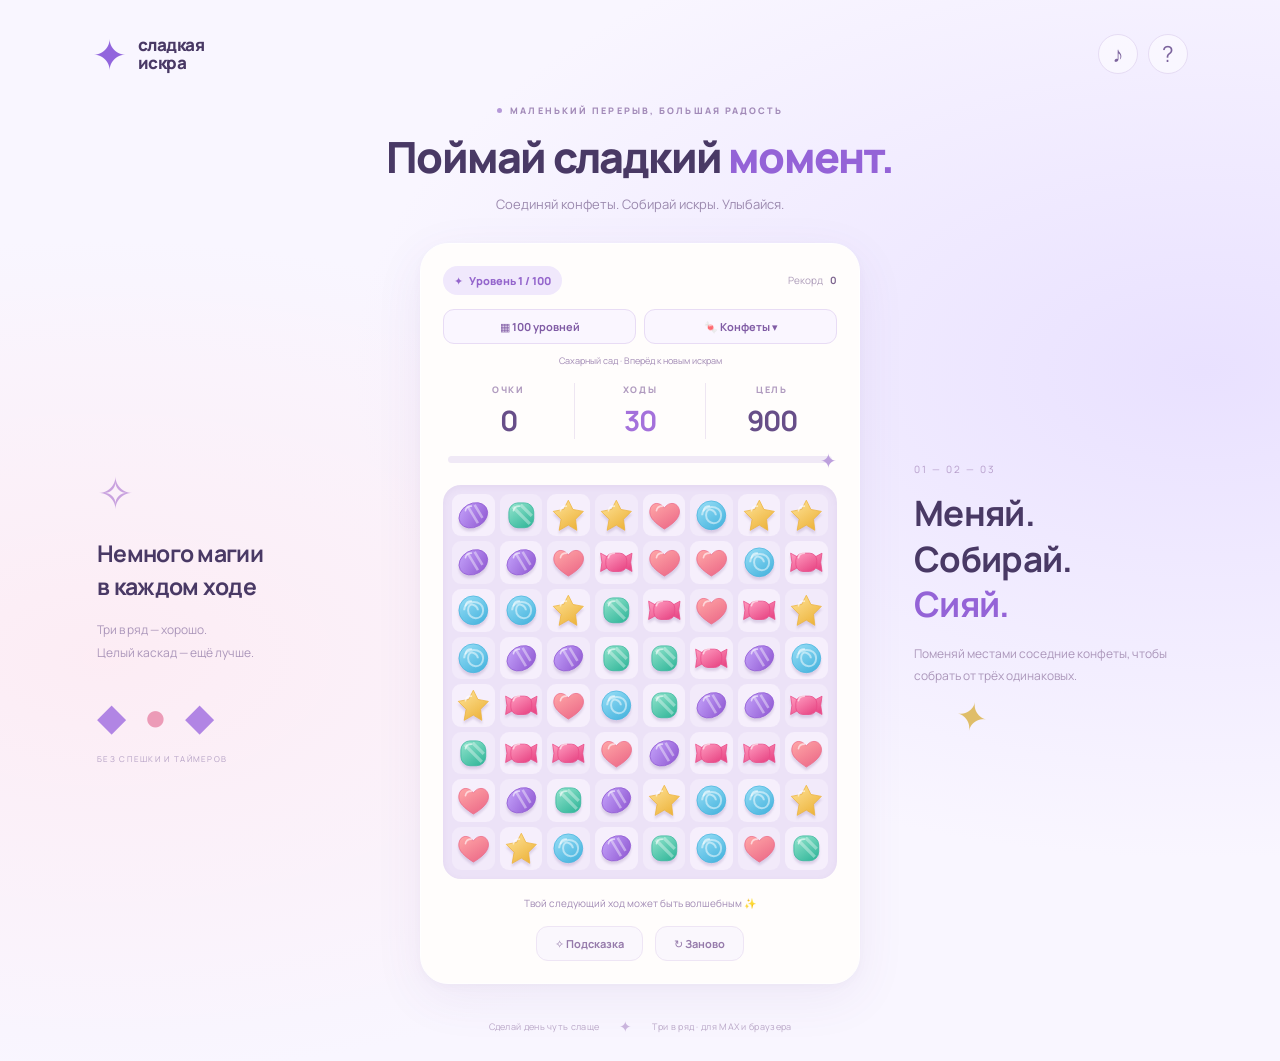
==== index.html @ a69cda56 "Publish match-3 game: 100 levels and three visual themes" ====
<!doctype html>
<html lang="ru"><head><meta charset="utf-8"><meta name="viewport" content="width=device-width,initial-scale=1,viewport-fit=cover"><meta name="theme-color" content="#f7f3ff"><meta name="description" content="Сладкая игра три в ряд: конфеты, каскады и маленькие победы."><title>Сладкая искра · Три в ряд</title><link rel="icon" href="icon.svg" type="image/svg+xml"><link rel="stylesheet" href="style.css"><script src="https://st.max.ru/js/max-web-app.js" async></script><script type="module" src="app.mjs"></script></head>
<body>
<div class="ambient a" aria-hidden="true">✦</div><div class="ambient b" aria-hidden="true">✧</div><div class="ambient c" aria-hidden="true">✦</div>
<main class="app">
 <header><a class="brand" href="./" aria-label="Сладкая искра, главная"><span class="brand-mark">✦</span><span>сладкая<span class="brand-second">искра</span></span></a><div class="header-actions"><button class="icon-button" id="sound" aria-label="Включить звук" aria-pressed="false">♪</button><button class="icon-button" id="help" aria-label="Как играть">?</button></div></header>
 <section class="intro"><div class="eyebrow"><span></span> МАЛЕНЬКИЙ ПЕРЕРЫВ, БОЛЬШАЯ РАДОСТЬ</div><h1>Поймай сладкий <em>момент.</em></h1><p>Соединяй конфеты. Собирай искры. Улыбайся.</p></section>
 <div class="play-layout"><aside class="side-note"><span class="note-icon">✧</span><h2>Немного магии<br>в каждом ходе</h2><p>Три в ряд — хорошо.<br>Целый каскад — ещё лучше.</p><div class="mini-candies" aria-hidden="true">◆ <span>●</span> ◆</div><div class="tip-label">БЕЗ СПЕШКИ И ТАЙМЕРОВ</div></aside>
 <section class="game" aria-label="Игра три в ряд">
  <div class="game-top"><span class="level-pill">✦ <span id="level">Уровень 1</span></span><span class="best">Рекорд <b id="best">0</b></span></div>
  <div class="collection-tools"><button id="levels" class="collection-button">▦ 100 уровней</button><button id="theme" class="collection-button">🍬 Конфеты ▾</button></div>
  <p id="world-name" class="world-name">Сахарный сад</p>
  <div class="stats"><div><span>ОЧКИ</span><strong id="score">0</strong></div><div class="moves"><span>ХОДЫ</span><strong id="moves">26</strong></div><div><span>ЦЕЛЬ</span><strong id="target">900</strong></div></div>
  <div class="progress" role="progressbar" aria-label="Прогресс уровня" aria-valuemin="0" aria-valuemax="900" aria-valuenow="0"><div id="progress"></div><span>✦</span></div>
  <div class="board-wrap"><div id="board" class="board" role="group" aria-label="Поле 8 на 8"></div><div class="combo" id="combo" aria-hidden="true"></div></div>
  <div class="game-message" id="message" role="status" aria-live="polite">Твой следующий ход может быть волшебным ✨</div>
  <div class="game-controls"><button id="hint" class="soft-button">✧ Подсказка</button><button id="restart" class="soft-button">↻ Заново</button></div>
 </section>
 <aside class="how-note"><div class="step-number">01 — 02 — 03</div><h2>Меняй.<br>Собирай.<br><em>Сияй.</em></h2><p>Поменяй местами соседние конфеты, чтобы собрать от трёх одинаковых.</p><div class="little-star">✦</div></aside></div>
 <footer><span>Сделай день чуть слаще</span><span class="footer-star">✦</span><span>Три в ряд · для MAX и браузера</span></footer>
</main>
<dialog id="picker" class="picker"><div class="picker-heading"><h2 id="picker-title">Чем играем?</h2><button id="picker-close" class="icon-button" aria-label="Закрыть выбор">×</button></div><div id="picker-content"></div></dialog>
<dialog id="modal"><div class="modal-art" id="modal-art">✦</div><h2 id="modal-title"></h2><p id="modal-text"></p><button class="primary-button" id="modal-action">Продолжить</button><button class="text-button" id="modal-cancel">Вернуться в игру</button></dialog>
</body></html>
---- style.css ----
@import url('https://fonts.googleapis.com/css2?family=Manrope:wght@400;500;600;700;800&display=swap');
:root{font-family:Manrope,'Segoe UI',sans-serif;color:#493965;background:#f7f3ff;font-synthesis:none}*{box-sizing:border-box}body{margin:0;min-height:100svh;background:radial-gradient(ellipse at 8% 62%,#ffe6ed99,transparent 45%),radial-gradient(ellipse at 94% 35%,#e9e1ff,transparent 50%),#f9f6ff}button,a{-webkit-tap-highlight-color:transparent}button{font:inherit;cursor:pointer}button:focus-visible,a:focus-visible{outline:3px solid #a573eb;outline-offset:3px}button:disabled{cursor:default}.app{max-width:1180px;margin:auto;padding:32px 42px 24px}header{display:flex;align-items:center;justify-content:space-between}.brand{display:flex;gap:11px;align-items:center;text-decoration:none;color:#493965;font-size:17px;font-weight:800;line-height:1.05;letter-spacing:-.5px}.brand-second{display:block}.brand-mark{font-size:42px;color:#9265dd}.header-actions{display:flex;gap:10px}.icon-button{width:40px;height:40px;border:1px solid #e6dcf4;border-radius:50%;background:#ffffff8c;color:#7c649d;font-size:22px}.icon-button[aria-pressed=true]{background:#8155da;color:white}.intro{text-align:center;margin:28px 0 30px}.eyebrow{font-size:9px;letter-spacing:2.1px;font-weight:800;color:#a28ab8;display:flex;justify-content:center;align-items:center;gap:8px}.eyebrow span{width:5px;height:5px;border-radius:50%;background:#b599d8}h1{font-size:clamp(26px,3.8vw,43px);letter-spacing:-1.8px;line-height:1.2;margin:14px 0 12px;font-weight:800}em{font-style:normal;color:#9463d7}.intro p{font-size:13px;color:#9b89ae;margin:0}.play-layout{display:grid;grid-template-columns:1fr 440px 1fr;gap:44px;align-items:center}.game{background:#fffdfc;border:1px solid white;padding:22px;border-radius:28px;box-shadow:0 14px 50px #6f459013,0 3px 8px #67458208}.game-top{display:flex;align-items:center;justify-content:space-between;margin-bottom:20px}.level-pill{display:flex;gap:6px;background:#f0e8fc;color:#9465cc;padding:7px 11px;border-radius:20px;font-size:11px;font-weight:800}.best{font-size:10px;color:#ad9cb9}.best b{color:#7c638e;margin-left:5px}.stats{display:flex;align-items:center;justify-content:space-around;text-align:center;margin-bottom:17px}.stats>div{flex:1}.stats span{display:block;font-size:9px;letter-spacing:1.6px;color:#b09bbf;font-weight:800;margin-bottom:5px}.stats strong{font-size:28px;letter-spacing:-1px;color:#674e88}.stats .moves{border-inline:1px solid #eee6f2}.stats .moves strong{color:#a471db}.progress{height:7px;background:#f0e9f6;border-radius:10px;position:relative;margin:0 5px 22px}.progress>div{height:100%;border-radius:10px;background:linear-gradient(90deg,#c5a3f1,#a77bdd);width:0;transition:width .4s}.progress>span{position:absolute;right:-5px;top:-9px;color:#bda0dd;font-size:20px}.board-wrap{position:relative}.board{display:grid;grid-template-columns:repeat(8,minmax(0,1fr));gap:5px;padding:9px;border-radius:18px;background:#ece2f7;box-shadow:inset 0 2px 6px #8055a514;touch-action:none;user-select:none}.cell{position:relative;aspect-ratio:1;border:0;border-radius:9px;background:#f6effc;display:flex;justify-content:center;align-items:center;padding:3px;min-width:0;transition:background .15s,box-shadow .15s}.cell:nth-child(16n+2),.cell:nth-child(16n+4),.cell:nth-child(16n+6),.cell:nth-child(16n+8),.cell:nth-child(16n+9),.cell:nth-child(16n+11),.cell:nth-child(16n+13),.cell:nth-child(16n+15){background:#f2eafa}.cell svg{width:100%;height:100%;filter:drop-shadow(0 3px 1px #67458a30);pointer-events:none}.cell.selected{background:#e0cdf7;box-shadow:inset 0 0 0 2px #a474de}.cell.selected svg{transform:scale(1.12)}.cell.hinted{animation:hint .65s infinite alternate}.cell.popping svg{animation:pop .24s forwards}.cell.falling svg{animation:fall .3s cubic-bezier(.2,.8,.2,1)}.game-message{font-size:10px;text-align:center;color:#a18ab4;min-height:16px;margin:17px 0 14px}.game-controls{display:flex;justify-content:center;gap:12px}.soft-button{border:1px solid #eee5f5;background:#faf7fd;padding:9px 18px;border-radius:12px;font-size:11px;font-weight:700;color:#967bab}.soft-button:hover{background:#efe5fc}.side-note h2,.how-note h2{font-size:23px;line-height:1.45;letter-spacing:-.7px;margin:15px 0}.side-note p,.how-note p{font-size:12px;line-height:1.9;color:#ab96ba}.side-note{padding-left:5px}.note-icon{font-size:44px;color:#c9a2df}.mini-candies{font-size:38px;letter-spacing:5px;color:#b185e4;margin-top:25px}.mini-candies span{color:#ec9bb7}.tip-label{font-size:8px;letter-spacing:1.3px;color:#b5a1c5;margin-top:12px}.how-note{padding-left:10px}.step-number{font-size:10px;letter-spacing:2px;color:#b69dca}.how-note h2{font-size:35px;line-height:1.3}.little-star{font-size:39px;color:#dfbd69;margin:22px 0 0 40px;transform:rotate(12deg)}footer{display:flex;gap:20px;justify-content:center;align-items:center;font-size:9px;letter-spacing:.3px;color:#baa7c7;margin-top:32px}.footer-star{font-size:15px;color:#cab4dd}.ambient{position:fixed;pointer-events:none;color:#d7bfea;opacity:.5;z-index:-1}.ambient.a{top:30%;left:3%;font-size:70px;transform:rotate(10deg)}.ambient.b{right:4%;top:67%;font-size:100px}.ambient.c{top:13%;right:18%;font-size:25px}.combo{position:absolute;top:35%;left:0;right:0;text-align:center;pointer-events:none;font-size:27px;font-weight:800;color:#fff;text-shadow:0 2px 0 #9e61cf,0 0 15px #8357b6;opacity:0}.combo.show{animation:combo .8s forwards}dialog{max-width:min(360px,90vw);border:1px solid white;border-radius:28px;text-align:center;color:#60467e;padding:30px;background:#fffcff;box-shadow:0 20px 100px #3f245d33}dialog::backdrop{background:#49336655;backdrop-filter:blur(7px)}dialog h2{font-size:25px;letter-spacing:-.8px}dialog p{font-size:13px;line-height:1.9;color:#9a81b1;white-space:pre-line}.modal-art{font-size:54px;color:#b889e5}.primary-button{display:block;width:100%;background:#9363d7;color:white;border:0;border-radius:14px;padding:13px;font-weight:800;margin-top:22px}.text-button{border:0;background:none;color:#9e85b4;font-size:11px;margin-top:16px}.text-button[hidden]{display:none}@keyframes pop{to{transform:scale(1.6) rotate(15deg);opacity:0}}@keyframes fall{from{transform:translateY(calc(var(--drop,1)*-35px));opacity:.3}to{transform:translateY(0);opacity:1}}@keyframes hint{to{box-shadow:inset 0 0 0 2px #a877da;background:#e1cff5}}@keyframes combo{15%,65%{opacity:1;transform:translateY(-12px)}100%{opacity:0;transform:translateY(-35px)}}
@media(max-width:1000px){.play-layout{grid-template-columns:1fr 420px 1fr;gap:20px}.app{padding-inline:24px}.side-note h2{font-size:18px}.how-note h2{font-size:28px}}
@media(max-width:780px){.side-note,.how-note{display:none}.play-layout{display:block}.game{max-width:440px;margin:auto}.app{padding:20px 18px}.intro{margin:25px 0 24px}footer{margin-top:24px}}
@media(max-width:440px){.app{padding: max(14px,env(safe-area-inset-top)) 12px max(15px,env(safe-area-inset-bottom))}header{padding:0 5px}.brand{font-size:14px}.brand-mark{font-size:34px}.icon-button{width:35px;height:35px;font-size:19px}.intro{margin:20px 0}.eyebrow{font-size:7px;letter-spacing:1.3px}h1{font-size:27px;letter-spacing:-1px;margin:12px 0 8px}.intro p{font-size:10px}.game{padding:16px 12px;border-radius:23px}.game-top{margin-bottom:15px}.stats strong{font-size:25px}.board{gap:3px;padding:6px;border-radius:14px}.cell{padding:2px;border-radius:7px}.game-message{font-size:9px;margin:14px 0 12px}footer{font-size:8px;gap:10px}}
@media(prefers-reduced-motion:reduce){*,*::before,*::after{animation-duration:.01ms!important;transition-duration:.01ms!important}}
.collection-tools{display:flex;gap:8px;margin-top:-6px}.collection-button{flex:1;border:1px solid #e8dcf5;border-radius:11px;background:#faf6ff;color:#805ca5;font-size:11px;font-weight:700;padding:9px 6px}.collection-button:hover{background:#eee1fd}.world-name{font-size:9px;text-align:center;color:#a18ab4;margin:10px 0 16px}.picker{width:min(520px,calc(100vw - 24px));max-width:520px;max-height:85svh;overflow-y:auto;text-align:left;padding:24px}.picker-heading{display:flex;align-items:center;justify-content:space-between;gap:12px}.picker-heading h2{font-size:21px;margin:0}.picker-heading .icon-button{flex-shrink:0}.picker .picker-subtitle{font-size:12px;line-height:1.7;margin:16px 0}.theme-options{display:grid;gap:12px}.theme-option{border:1px solid #eee4f6;border-radius:18px;padding:14px;background:#fcf9ff;text-align:left;color:#79528f}.theme-option.active{border:2px solid #a773df;background:#f2e8ff;padding:13px}.theme-option strong{display:block;font-size:15px;margin:8px 0}.theme-option>span:last-child{display:block;font-size:11px;color:#a089b2}.theme-preview{display:flex;gap:6px}.theme-preview svg{width:calc((100% - 30px)/6);max-height:48px;filter:drop-shadow(0 3px 2px #79548e25)}.chapter-tabs{display:grid;grid-template-columns:repeat(10,1fr);gap:5px}.chapter-tabs button{border:1px solid #e8ddf3;background:#faf5ff;color:#a086b5;border-radius:10px;min-height:34px;font-size:11px}.chapter-tabs button[aria-pressed=true]{background:#a271d9;color:white;border-color:#a271d9}.chapter-title{font-size:18px;margin:20px 0 14px;color:#8b62ae}.level-grid{display:grid;grid-template-columns:repeat(5,minmax(0,1fr));gap:8px}.level-card{border:1px solid #eaddf5;border-radius:14px;background:#faf6ff;color:#9262be;min-height:93px;display:flex;align-items:center;justify-content:center;flex-direction:column;gap:5px;padding:8px 2px}.level-card strong{font-size:22px}.level-card span{font-size:11px;color:#c6a4df;letter-spacing:1px}.level-card small{font-size:8px;color:#a086b5}.level-card.current{border:2px solid #9d6dd8;background:#f0e2ff}.level-card.complete span{color:#d7aa35}.picker .picker-footnote{font-size:10px;line-height:1.7;margin:16px 0 0}.collection-button:disabled{opacity:.55}@media(max-width:440px){.picker{padding:18px}.picker-heading h2{font-size:18px}.chapter-tabs{grid-template-columns:repeat(5,1fr)}.level-grid{gap:5px}.level-card{min-height:83px;border-radius:10px}.level-card strong{font-size:19px}.level-card small{font-size:7px}.collection-button{font-size:10px;padding:8px 4px}.world-name{font-size:8px;margin:8px 0 13px}}
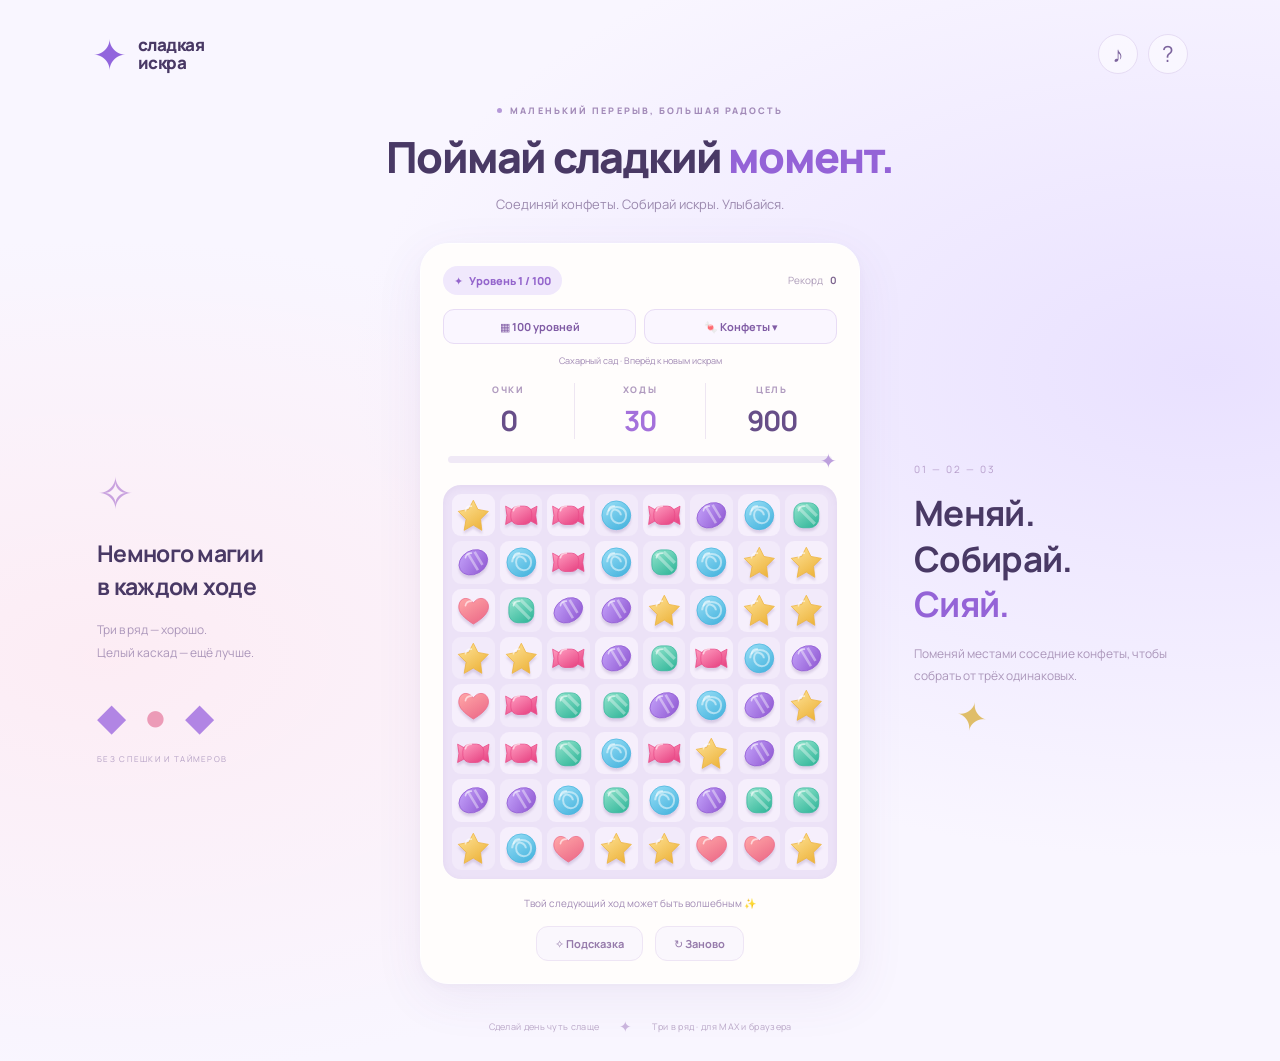
==== commit 728d58c8: "Refresh cached mobile game assets" ====
--- a/index.html
+++ b/index.html
@@ -1,24 +1,24 @@
-<!doctype html>
-<html lang="ru"><head><meta charset="utf-8"><meta name="viewport" content="width=device-width,initial-scale=1,viewport-fit=cover"><meta name="theme-color" content="#f7f3ff"><meta name="description" content="Сладкая игра три в ряд: конфеты, каскады и маленькие победы."><title>Сладкая искра · Три в ряд</title><link rel="icon" href="icon.svg" type="image/svg+xml"><link rel="stylesheet" href="style.css"><script src="https://st.max.ru/js/max-web-app.js" async></script><script type="module" src="app.mjs"></script></head>
-<body>
-<div class="ambient a" aria-hidden="true">✦</div><div class="ambient b" aria-hidden="true">✧</div><div class="ambient c" aria-hidden="true">✦</div>
-<main class="app">
- <header><a class="brand" href="./" aria-label="Сладкая искра, главная"><span class="brand-mark">✦</span><span>сладкая<span class="brand-second">искра</span></span></a><div class="header-actions"><button class="icon-button" id="sound" aria-label="Включить звук" aria-pressed="false">♪</button><button class="icon-button" id="help" aria-label="Как играть">?</button></div></header>
- <section class="intro"><div class="eyebrow"><span></span> МАЛЕНЬКИЙ ПЕРЕРЫВ, БОЛЬШАЯ РАДОСТЬ</div><h1>Поймай сладкий <em>момент.</em></h1><p>Соединяй конфеты. Собирай искры. Улыбайся.</p></section>
- <div class="play-layout"><aside class="side-note"><span class="note-icon">✧</span><h2>Немного магии<br>в каждом ходе</h2><p>Три в ряд — хорошо.<br>Целый каскад — ещё лучше.</p><div class="mini-candies" aria-hidden="true">◆ <span>●</span> ◆</div><div class="tip-label">БЕЗ СПЕШКИ И ТАЙМЕРОВ</div></aside>
- <section class="game" aria-label="Игра три в ряд">
-  <div class="game-top"><span class="level-pill">✦ <span id="level">Уровень 1</span></span><span class="best">Рекорд <b id="best">0</b></span></div>
-  <div class="collection-tools"><button id="levels" class="collection-button">▦ 100 уровней</button><button id="theme" class="collection-button">🍬 Конфеты ▾</button></div>
-  <p id="world-name" class="world-name">Сахарный сад</p>
-  <div class="stats"><div><span>ОЧКИ</span><strong id="score">0</strong></div><div class="moves"><span>ХОДЫ</span><strong id="moves">26</strong></div><div><span>ЦЕЛЬ</span><strong id="target">900</strong></div></div>
-  <div class="progress" role="progressbar" aria-label="Прогресс уровня" aria-valuemin="0" aria-valuemax="900" aria-valuenow="0"><div id="progress"></div><span>✦</span></div>
-  <div class="board-wrap"><div id="board" class="board" role="group" aria-label="Поле 8 на 8"></div><div class="combo" id="combo" aria-hidden="true"></div></div>
-  <div class="game-message" id="message" role="status" aria-live="polite">Твой следующий ход может быть волшебным ✨</div>
-  <div class="game-controls"><button id="hint" class="soft-button">✧ Подсказка</button><button id="restart" class="soft-button">↻ Заново</button></div>
- </section>
- <aside class="how-note"><div class="step-number">01 — 02 — 03</div><h2>Меняй.<br>Собирай.<br><em>Сияй.</em></h2><p>Поменяй местами соседние конфеты, чтобы собрать от трёх одинаковых.</p><div class="little-star">✦</div></aside></div>
- <footer><span>Сделай день чуть слаще</span><span class="footer-star">✦</span><span>Три в ряд · для MAX и браузера</span></footer>
-</main>
-<dialog id="picker" class="picker"><div class="picker-heading"><h2 id="picker-title">Чем играем?</h2><button id="picker-close" class="icon-button" aria-label="Закрыть выбор">×</button></div><div id="picker-content"></div></dialog>
-<dialog id="modal"><div class="modal-art" id="modal-art">✦</div><h2 id="modal-title"></h2><p id="modal-text"></p><button class="primary-button" id="modal-action">Продолжить</button><button class="text-button" id="modal-cancel">Вернуться в игру</button></dialog>
-</body></html>
+<!doctype html>
+<html lang="ru"><head><meta charset="utf-8"><meta name="viewport" content="width=device-width,initial-scale=1,viewport-fit=cover"><meta name="theme-color" content="#f7f3ff"><meta name="description" content="Сладкая игра три в ряд: конфеты, каскады и маленькие победы."><title>Сладкая искра · Три в ряд</title><link rel="icon" href="icon.svg" type="image/svg+xml"><link rel="stylesheet" href="style.css?v=mobile-2"><script src="https://st.max.ru/js/max-web-app.js" async></script><script type="module" src="app.mjs?v=mobile-2"></script></head>
+<body>
+<div class="ambient a" aria-hidden="true">✦</div><div class="ambient b" aria-hidden="true">✧</div><div class="ambient c" aria-hidden="true">✦</div>
+<main class="app">
+ <header><a class="brand" href="./" aria-label="Сладкая искра, главная"><span class="brand-mark">✦</span><span>сладкая<span class="brand-second">искра</span></span></a><div class="header-actions"><button class="icon-button" id="sound" aria-label="Включить звук" aria-pressed="false">♪</button><button class="icon-button" id="help" aria-label="Как играть">?</button></div></header>
+ <section class="intro"><div class="eyebrow"><span></span> МАЛЕНЬКИЙ ПЕРЕРЫВ, БОЛЬШАЯ РАДОСТЬ</div><h1>Поймай сладкий <em>момент.</em></h1><p>Соединяй конфеты. Собирай искры. Улыбайся.</p></section>
+ <div class="play-layout"><aside class="side-note"><span class="note-icon">✧</span><h2>Немного магии<br>в каждом ходе</h2><p>Три в ряд — хорошо.<br>Целый каскад — ещё лучше.</p><div class="mini-candies" aria-hidden="true">◆ <span>●</span> ◆</div><div class="tip-label">БЕЗ СПЕШКИ И ТАЙМЕРОВ</div></aside>
+ <section class="game" aria-label="Игра три в ряд">
+  <div class="game-top"><span class="level-pill">✦ <span id="level">Уровень 1</span></span><span class="best">Рекорд <b id="best">0</b></span></div>
+  <div class="collection-tools"><button id="levels" class="collection-button">▦ 100 уровней</button><button id="theme" class="collection-button">🍬 Конфеты ▾</button></div>
+  <p id="world-name" class="world-name">Сахарный сад</p>
+  <div class="stats"><div><span>ОЧКИ</span><strong id="score">0</strong></div><div class="moves"><span>ХОДЫ</span><strong id="moves">26</strong></div><div><span>ЦЕЛЬ</span><strong id="target">900</strong></div></div>
+  <div class="progress" role="progressbar" aria-label="Прогресс уровня" aria-valuemin="0" aria-valuemax="900" aria-valuenow="0"><div id="progress"></div><span>✦</span></div>
+  <div class="board-wrap"><div id="board" class="board" role="group" aria-label="Поле 8 на 8"></div><div class="combo" id="combo" aria-hidden="true"></div></div>
+  <div class="game-message" id="message" role="status" aria-live="polite">Твой следующий ход может быть волшебным ✨</div>
+  <div class="game-controls"><button id="hint" class="soft-button">✧ Подсказка</button><button id="restart" class="soft-button">↻ Заново</button></div>
+ </section>
+ <aside class="how-note"><div class="step-number">01 — 02 — 03</div><h2>Меняй.<br>Собирай.<br><em>Сияй.</em></h2><p>Поменяй местами соседние конфеты, чтобы собрать от трёх одинаковых.</p><div class="little-star">✦</div></aside></div>
+ <footer><span>Сделай день чуть слаще</span><span class="footer-star">✦</span><span>Три в ряд · для MAX и браузера</span></footer>
+</main>
+<dialog id="picker" class="picker"><div class="picker-heading"><h2 id="picker-title">Чем играем?</h2><button id="picker-close" class="icon-button" aria-label="Закрыть выбор">×</button></div><div id="picker-content"></div></dialog>
+<dialog id="modal"><div class="modal-art" id="modal-art">✦</div><h2 id="modal-title"></h2><p id="modal-text"></p><button class="primary-button" id="modal-action">Продолжить</button><button class="text-button" id="modal-cancel">Вернуться в игру</button></dialog>
+</body></html>
--- a/style.css
+++ b/style.css
@@ -1,7 +1,25 @@
-@import url('https://fonts.googleapis.com/css2?family=Manrope:wght@400;500;600;700;800&display=swap');
-:root{font-family:Manrope,'Segoe UI',sans-serif;color:#493965;background:#f7f3ff;font-synthesis:none}*{box-sizing:border-box}body{margin:0;min-height:100svh;background:radial-gradient(ellipse at 8% 62%,#ffe6ed99,transparent 45%),radial-gradient(ellipse at 94% 35%,#e9e1ff,transparent 50%),#f9f6ff}button,a{-webkit-tap-highlight-color:transparent}button{font:inherit;cursor:pointer}button:focus-visible,a:focus-visible{outline:3px solid #a573eb;outline-offset:3px}button:disabled{cursor:default}.app{max-width:1180px;margin:auto;padding:32px 42px 24px}header{display:flex;align-items:center;justify-content:space-between}.brand{display:flex;gap:11px;align-items:center;text-decoration:none;color:#493965;font-size:17px;font-weight:800;line-height:1.05;letter-spacing:-.5px}.brand-second{display:block}.brand-mark{font-size:42px;color:#9265dd}.header-actions{display:flex;gap:10px}.icon-button{width:40px;height:40px;border:1px solid #e6dcf4;border-radius:50%;background:#ffffff8c;color:#7c649d;font-size:22px}.icon-button[aria-pressed=true]{background:#8155da;color:white}.intro{text-align:center;margin:28px 0 30px}.eyebrow{font-size:9px;letter-spacing:2.1px;font-weight:800;color:#a28ab8;display:flex;justify-content:center;align-items:center;gap:8px}.eyebrow span{width:5px;height:5px;border-radius:50%;background:#b599d8}h1{font-size:clamp(26px,3.8vw,43px);letter-spacing:-1.8px;line-height:1.2;margin:14px 0 12px;font-weight:800}em{font-style:normal;color:#9463d7}.intro p{font-size:13px;color:#9b89ae;margin:0}.play-layout{display:grid;grid-template-columns:1fr 440px 1fr;gap:44px;align-items:center}.game{background:#fffdfc;border:1px solid white;padding:22px;border-radius:28px;box-shadow:0 14px 50px #6f459013,0 3px 8px #67458208}.game-top{display:flex;align-items:center;justify-content:space-between;margin-bottom:20px}.level-pill{display:flex;gap:6px;background:#f0e8fc;color:#9465cc;padding:7px 11px;border-radius:20px;font-size:11px;font-weight:800}.best{font-size:10px;color:#ad9cb9}.best b{color:#7c638e;margin-left:5px}.stats{display:flex;align-items:center;justify-content:space-around;text-align:center;margin-bottom:17px}.stats>div{flex:1}.stats span{display:block;font-size:9px;letter-spacing:1.6px;color:#b09bbf;font-weight:800;margin-bottom:5px}.stats strong{font-size:28px;letter-spacing:-1px;color:#674e88}.stats .moves{border-inline:1px solid #eee6f2}.stats .moves strong{color:#a471db}.progress{height:7px;background:#f0e9f6;border-radius:10px;position:relative;margin:0 5px 22px}.progress>div{height:100%;border-radius:10px;background:linear-gradient(90deg,#c5a3f1,#a77bdd);width:0;transition:width .4s}.progress>span{position:absolute;right:-5px;top:-9px;color:#bda0dd;font-size:20px}.board-wrap{position:relative}.board{display:grid;grid-template-columns:repeat(8,minmax(0,1fr));gap:5px;padding:9px;border-radius:18px;background:#ece2f7;box-shadow:inset 0 2px 6px #8055a514;touch-action:none;user-select:none}.cell{position:relative;aspect-ratio:1;border:0;border-radius:9px;background:#f6effc;display:flex;justify-content:center;align-items:center;padding:3px;min-width:0;transition:background .15s,box-shadow .15s}.cell:nth-child(16n+2),.cell:nth-child(16n+4),.cell:nth-child(16n+6),.cell:nth-child(16n+8),.cell:nth-child(16n+9),.cell:nth-child(16n+11),.cell:nth-child(16n+13),.cell:nth-child(16n+15){background:#f2eafa}.cell svg{width:100%;height:100%;filter:drop-shadow(0 3px 1px #67458a30);pointer-events:none}.cell.selected{background:#e0cdf7;box-shadow:inset 0 0 0 2px #a474de}.cell.selected svg{transform:scale(1.12)}.cell.hinted{animation:hint .65s infinite alternate}.cell.popping svg{animation:pop .24s forwards}.cell.falling svg{animation:fall .3s cubic-bezier(.2,.8,.2,1)}.game-message{font-size:10px;text-align:center;color:#a18ab4;min-height:16px;margin:17px 0 14px}.game-controls{display:flex;justify-content:center;gap:12px}.soft-button{border:1px solid #eee5f5;background:#faf7fd;padding:9px 18px;border-radius:12px;font-size:11px;font-weight:700;color:#967bab}.soft-button:hover{background:#efe5fc}.side-note h2,.how-note h2{font-size:23px;line-height:1.45;letter-spacing:-.7px;margin:15px 0}.side-note p,.how-note p{font-size:12px;line-height:1.9;color:#ab96ba}.side-note{padding-left:5px}.note-icon{font-size:44px;color:#c9a2df}.mini-candies{font-size:38px;letter-spacing:5px;color:#b185e4;margin-top:25px}.mini-candies span{color:#ec9bb7}.tip-label{font-size:8px;letter-spacing:1.3px;color:#b5a1c5;margin-top:12px}.how-note{padding-left:10px}.step-number{font-size:10px;letter-spacing:2px;color:#b69dca}.how-note h2{font-size:35px;line-height:1.3}.little-star{font-size:39px;color:#dfbd69;margin:22px 0 0 40px;transform:rotate(12deg)}footer{display:flex;gap:20px;justify-content:center;align-items:center;font-size:9px;letter-spacing:.3px;color:#baa7c7;margin-top:32px}.footer-star{font-size:15px;color:#cab4dd}.ambient{position:fixed;pointer-events:none;color:#d7bfea;opacity:.5;z-index:-1}.ambient.a{top:30%;left:3%;font-size:70px;transform:rotate(10deg)}.ambient.b{right:4%;top:67%;font-size:100px}.ambient.c{top:13%;right:18%;font-size:25px}.combo{position:absolute;top:35%;left:0;right:0;text-align:center;pointer-events:none;font-size:27px;font-weight:800;color:#fff;text-shadow:0 2px 0 #9e61cf,0 0 15px #8357b6;opacity:0}.combo.show{animation:combo .8s forwards}dialog{max-width:min(360px,90vw);border:1px solid white;border-radius:28px;text-align:center;color:#60467e;padding:30px;background:#fffcff;box-shadow:0 20px 100px #3f245d33}dialog::backdrop{background:#49336655;backdrop-filter:blur(7px)}dialog h2{font-size:25px;letter-spacing:-.8px}dialog p{font-size:13px;line-height:1.9;color:#9a81b1;white-space:pre-line}.modal-art{font-size:54px;color:#b889e5}.primary-button{display:block;width:100%;background:#9363d7;color:white;border:0;border-radius:14px;padding:13px;font-weight:800;margin-top:22px}.text-button{border:0;background:none;color:#9e85b4;font-size:11px;margin-top:16px}.text-button[hidden]{display:none}@keyframes pop{to{transform:scale(1.6) rotate(15deg);opacity:0}}@keyframes fall{from{transform:translateY(calc(var(--drop,1)*-35px));opacity:.3}to{transform:translateY(0);opacity:1}}@keyframes hint{to{box-shadow:inset 0 0 0 2px #a877da;background:#e1cff5}}@keyframes combo{15%,65%{opacity:1;transform:translateY(-12px)}100%{opacity:0;transform:translateY(-35px)}}
-@media(max-width:1000px){.play-layout{grid-template-columns:1fr 420px 1fr;gap:20px}.app{padding-inline:24px}.side-note h2{font-size:18px}.how-note h2{font-size:28px}}
-@media(max-width:780px){.side-note,.how-note{display:none}.play-layout{display:block}.game{max-width:440px;margin:auto}.app{padding:20px 18px}.intro{margin:25px 0 24px}footer{margin-top:24px}}
-@media(max-width:440px){.app{padding: max(14px,env(safe-area-inset-top)) 12px max(15px,env(safe-area-inset-bottom))}header{padding:0 5px}.brand{font-size:14px}.brand-mark{font-size:34px}.icon-button{width:35px;height:35px;font-size:19px}.intro{margin:20px 0}.eyebrow{font-size:7px;letter-spacing:1.3px}h1{font-size:27px;letter-spacing:-1px;margin:12px 0 8px}.intro p{font-size:10px}.game{padding:16px 12px;border-radius:23px}.game-top{margin-bottom:15px}.stats strong{font-size:25px}.board{gap:3px;padding:6px;border-radius:14px}.cell{padding:2px;border-radius:7px}.game-message{font-size:9px;margin:14px 0 12px}footer{font-size:8px;gap:10px}}
-@media(prefers-reduced-motion:reduce){*,*::before,*::after{animation-duration:.01ms!important;transition-duration:.01ms!important}}
-.collection-tools{display:flex;gap:8px;margin-top:-6px}.collection-button{flex:1;border:1px solid #e8dcf5;border-radius:11px;background:#faf6ff;color:#805ca5;font-size:11px;font-weight:700;padding:9px 6px}.collection-button:hover{background:#eee1fd}.world-name{font-size:9px;text-align:center;color:#a18ab4;margin:10px 0 16px}.picker{width:min(520px,calc(100vw - 24px));max-width:520px;max-height:85svh;overflow-y:auto;text-align:left;padding:24px}.picker-heading{display:flex;align-items:center;justify-content:space-between;gap:12px}.picker-heading h2{font-size:21px;margin:0}.picker-heading .icon-button{flex-shrink:0}.picker .picker-subtitle{font-size:12px;line-height:1.7;margin:16px 0}.theme-options{display:grid;gap:12px}.theme-option{border:1px solid #eee4f6;border-radius:18px;padding:14px;background:#fcf9ff;text-align:left;color:#79528f}.theme-option.active{border:2px solid #a773df;background:#f2e8ff;padding:13px}.theme-option strong{display:block;font-size:15px;margin:8px 0}.theme-option>span:last-child{display:block;font-size:11px;color:#a089b2}.theme-preview{display:flex;gap:6px}.theme-preview svg{width:calc((100% - 30px)/6);max-height:48px;filter:drop-shadow(0 3px 2px #79548e25)}.chapter-tabs{display:grid;grid-template-columns:repeat(10,1fr);gap:5px}.chapter-tabs button{border:1px solid #e8ddf3;background:#faf5ff;color:#a086b5;border-radius:10px;min-height:34px;font-size:11px}.chapter-tabs button[aria-pressed=true]{background:#a271d9;color:white;border-color:#a271d9}.chapter-title{font-size:18px;margin:20px 0 14px;color:#8b62ae}.level-grid{display:grid;grid-template-columns:repeat(5,minmax(0,1fr));gap:8px}.level-card{border:1px solid #eaddf5;border-radius:14px;background:#faf6ff;color:#9262be;min-height:93px;display:flex;align-items:center;justify-content:center;flex-direction:column;gap:5px;padding:8px 2px}.level-card strong{font-size:22px}.level-card span{font-size:11px;color:#c6a4df;letter-spacing:1px}.level-card small{font-size:8px;color:#a086b5}.level-card.current{border:2px solid #9d6dd8;background:#f0e2ff}.level-card.complete span{color:#d7aa35}.picker .picker-footnote{font-size:10px;line-height:1.7;margin:16px 0 0}.collection-button:disabled{opacity:.55}@media(max-width:440px){.picker{padding:18px}.picker-heading h2{font-size:18px}.chapter-tabs{grid-template-columns:repeat(5,1fr)}.level-grid{gap:5px}.level-card{min-height:83px;border-radius:10px}.level-card strong{font-size:19px}.level-card small{font-size:7px}.collection-button{font-size:10px;padding:8px 4px}.world-name{font-size:8px;margin:8px 0 13px}}
+@import url('https://fonts.googleapis.com/css2?family=Manrope:wght@400;500;600;700;800&display=swap');
+:root{font-family:Manrope,'Segoe UI',sans-serif;color:#493965;background:#f7f3ff;font-synthesis:none}*{box-sizing:border-box}body{margin:0;min-height:100svh;background:radial-gradient(ellipse at 8% 62%,#ffe6ed99,transparent 45%),radial-gradient(ellipse at 94% 35%,#e9e1ff,transparent 50%),#f9f6ff}button,a{-webkit-tap-highlight-color:transparent}button{font:inherit;cursor:pointer}button:focus-visible,a:focus-visible{outline:3px solid #a573eb;outline-offset:3px}button:disabled{cursor:default}.app{max-width:1180px;margin:auto;padding:32px 42px 24px}header{display:flex;align-items:center;justify-content:space-between}.brand{display:flex;gap:11px;align-items:center;text-decoration:none;color:#493965;font-size:17px;font-weight:800;line-height:1.05;letter-spacing:-.5px}.brand-second{display:block}.brand-mark{font-size:42px;color:#9265dd}.header-actions{display:flex;gap:10px}.icon-button{width:40px;height:40px;border:1px solid #e6dcf4;border-radius:50%;background:#ffffff8c;color:#7c649d;font-size:22px}.icon-button[aria-pressed=true]{background:#8155da;color:white}.intro{text-align:center;margin:28px 0 30px}.eyebrow{font-size:9px;letter-spacing:2.1px;font-weight:800;color:#a28ab8;display:flex;justify-content:center;align-items:center;gap:8px}.eyebrow span{width:5px;height:5px;border-radius:50%;background:#b599d8}h1{font-size:clamp(26px,3.8vw,43px);letter-spacing:-1.8px;line-height:1.2;margin:14px 0 12px;font-weight:800}em{font-style:normal;color:#9463d7}.intro p{font-size:13px;color:#9b89ae;margin:0}.play-layout{display:grid;grid-template-columns:1fr 440px 1fr;gap:44px;align-items:center}.game{background:#fffdfc;border:1px solid white;padding:22px;border-radius:28px;box-shadow:0 14px 50px #6f459013,0 3px 8px #67458208}.game-top{display:flex;align-items:center;justify-content:space-between;margin-bottom:20px}.level-pill{display:flex;gap:6px;background:#f0e8fc;color:#9465cc;padding:7px 11px;border-radius:20px;font-size:11px;font-weight:800}.best{font-size:10px;color:#ad9cb9}.best b{color:#7c638e;margin-left:5px}.stats{display:flex;align-items:center;justify-content:space-around;text-align:center;margin-bottom:17px}.stats>div{flex:1}.stats span{display:block;font-size:9px;letter-spacing:1.6px;color:#b09bbf;font-weight:800;margin-bottom:5px}.stats strong{font-size:28px;letter-spacing:-1px;color:#674e88}.stats .moves{border-inline:1px solid #eee6f2}.stats .moves strong{color:#a471db}.progress{height:7px;background:#f0e9f6;border-radius:10px;position:relative;margin:0 5px 22px}.progress>div{height:100%;border-radius:10px;background:linear-gradient(90deg,#c5a3f1,#a77bdd);width:0;transition:width .4s}.progress>span{position:absolute;right:-5px;top:-9px;color:#bda0dd;font-size:20px}.board-wrap{position:relative}.board{display:grid;grid-template-columns:repeat(8,minmax(0,1fr));gap:5px;padding:9px;border-radius:18px;background:#ece2f7;box-shadow:inset 0 2px 6px #8055a514;touch-action:none;user-select:none}.cell{position:relative;aspect-ratio:1;border:0;border-radius:9px;background:#f6effc;display:flex;justify-content:center;align-items:center;padding:3px;min-width:0;transition:background .15s,box-shadow .15s}.cell:nth-child(16n+2),.cell:nth-child(16n+4),.cell:nth-child(16n+6),.cell:nth-child(16n+8),.cell:nth-child(16n+9),.cell:nth-child(16n+11),.cell:nth-child(16n+13),.cell:nth-child(16n+15){background:#f2eafa}.cell svg{width:100%;height:100%;filter:drop-shadow(0 3px 1px #67458a30);pointer-events:none}.cell.selected{background:#e0cdf7;box-shadow:inset 0 0 0 2px #a474de}.cell.selected svg{transform:scale(1.12)}.cell.hinted{animation:hint .65s infinite alternate}.cell.popping svg{animation:pop .24s forwards}.cell.falling svg{animation:fall .3s cubic-bezier(.2,.8,.2,1)}.game-message{font-size:10px;text-align:center;color:#a18ab4;min-height:16px;margin:17px 0 14px}.game-controls{display:flex;justify-content:center;gap:12px}.soft-button{border:1px solid #eee5f5;background:#faf7fd;padding:9px 18px;border-radius:12px;font-size:11px;font-weight:700;color:#967bab}.soft-button:hover{background:#efe5fc}.side-note h2,.how-note h2{font-size:23px;line-height:1.45;letter-spacing:-.7px;margin:15px 0}.side-note p,.how-note p{font-size:12px;line-height:1.9;color:#ab96ba}.side-note{padding-left:5px}.note-icon{font-size:44px;color:#c9a2df}.mini-candies{font-size:38px;letter-spacing:5px;color:#b185e4;margin-top:25px}.mini-candies span{color:#ec9bb7}.tip-label{font-size:8px;letter-spacing:1.3px;color:#b5a1c5;margin-top:12px}.how-note{padding-left:10px}.step-number{font-size:10px;letter-spacing:2px;color:#b69dca}.how-note h2{font-size:35px;line-height:1.3}.little-star{font-size:39px;color:#dfbd69;margin:22px 0 0 40px;transform:rotate(12deg)}footer{display:flex;gap:20px;justify-content:center;align-items:center;font-size:9px;letter-spacing:.3px;color:#baa7c7;margin-top:32px}.footer-star{font-size:15px;color:#cab4dd}.ambient{position:fixed;pointer-events:none;color:#d7bfea;opacity:.5;z-index:-1}.ambient.a{top:30%;left:3%;font-size:70px;transform:rotate(10deg)}.ambient.b{right:4%;top:67%;font-size:100px}.ambient.c{top:13%;right:18%;font-size:25px}.combo{position:absolute;top:35%;left:0;right:0;text-align:center;pointer-events:none;font-size:27px;font-weight:800;color:#fff;text-shadow:0 2px 0 #9e61cf,0 0 15px #8357b6;opacity:0}.combo.show{animation:combo .8s forwards}dialog{max-width:min(360px,90vw);border:1px solid white;border-radius:28px;text-align:center;color:#60467e;padding:30px;background:#fffcff;box-shadow:0 20px 100px #3f245d33}dialog::backdrop{background:#49336655;backdrop-filter:blur(7px)}dialog h2{font-size:25px;letter-spacing:-.8px}dialog p{font-size:13px;line-height:1.9;color:#9a81b1;white-space:pre-line}.modal-art{font-size:54px;color:#b889e5}.primary-button{display:block;width:100%;background:#9363d7;color:white;border:0;border-radius:14px;padding:13px;font-weight:800;margin-top:22px}.text-button{border:0;background:none;color:#9e85b4;font-size:11px;margin-top:16px}.text-button[hidden]{display:none}@keyframes pop{to{transform:scale(1.6) rotate(15deg);opacity:0}}@keyframes fall{from{transform:translateY(calc(var(--drop,1)*-35px));opacity:.3}to{transform:translateY(0);opacity:1}}@keyframes hint{to{box-shadow:inset 0 0 0 2px #a877da;background:#e1cff5}}@keyframes combo{15%,65%{opacity:1;transform:translateY(-12px)}100%{opacity:0;transform:translateY(-35px)}}
+@media(max-width:1000px){.play-layout{grid-template-columns:1fr 420px 1fr;gap:20px}.app{padding-inline:24px}.side-note h2{font-size:18px}.how-note h2{font-size:28px}}
+@media(max-width:780px){.side-note,.how-note{display:none}.play-layout{display:block}.game{max-width:440px;margin:auto}.app{padding:20px 18px}.intro{margin:25px 0 24px}footer{margin-top:24px}}
+@media(max-width:440px){.app{padding: max(14px,env(safe-area-inset-top)) 12px max(15px,env(safe-area-inset-bottom))}header{padding:0 5px}.brand{font-size:14px}.brand-mark{font-size:34px}.icon-button{width:35px;height:35px;font-size:19px}.intro{margin:20px 0}.eyebrow{font-size:7px;letter-spacing:1.3px}h1{font-size:27px;letter-spacing:-1px;margin:12px 0 8px}.intro p{font-size:10px}.game{padding:16px 12px;border-radius:23px}.game-top{margin-bottom:15px}.stats strong{font-size:25px}.board{gap:3px;padding:6px;border-radius:14px}.cell{padding:2px;border-radius:7px}.game-message{font-size:9px;margin:14px 0 12px}footer{font-size:8px;gap:10px}}
+@media(prefers-reduced-motion:reduce){*,*::before,*::after{animation-duration:.01ms!important;transition-duration:.01ms!important}}
+.collection-tools{display:flex;gap:8px;margin-top:-6px}.collection-button{flex:1;border:1px solid #e8dcf5;border-radius:11px;background:#faf6ff;color:#805ca5;font-size:11px;font-weight:700;padding:9px 6px}.collection-button:hover{background:#eee1fd}.world-name{font-size:9px;text-align:center;color:#a18ab4;margin:10px 0 16px}.picker{width:min(520px,calc(100vw - 24px));max-width:520px;max-height:85svh;overflow-y:auto;text-align:left;padding:24px}.picker-heading{display:flex;align-items:center;justify-content:space-between;gap:12px}.picker-heading h2{font-size:21px;margin:0}.picker-heading .icon-button{flex-shrink:0}.picker .picker-subtitle{font-size:12px;line-height:1.7;margin:16px 0}.theme-options{display:grid;gap:12px}.theme-option{border:1px solid #eee4f6;border-radius:18px;padding:14px;background:#fcf9ff;text-align:left;color:#79528f}.theme-option.active{border:2px solid #a773df;background:#f2e8ff;padding:13px}.theme-option strong{display:block;font-size:15px;margin:8px 0}.theme-option>span:last-child{display:block;font-size:11px;color:#a089b2}.theme-preview{display:flex;gap:6px}.theme-preview svg{width:calc((100% - 30px)/6);max-height:48px;filter:drop-shadow(0 3px 2px #79548e25)}.chapter-tabs{display:grid;grid-template-columns:repeat(10,1fr);gap:5px}.chapter-tabs button{border:1px solid #e8ddf3;background:#faf5ff;color:#a086b5;border-radius:10px;min-height:34px;font-size:11px}.chapter-tabs button[aria-pressed=true]{background:#a271d9;color:white;border-color:#a271d9}.chapter-title{font-size:18px;margin:20px 0 14px;color:#8b62ae}.level-grid{display:grid;grid-template-columns:repeat(5,minmax(0,1fr));gap:8px}.level-card{border:1px solid #eaddf5;border-radius:14px;background:#faf6ff;color:#9262be;min-height:93px;display:flex;align-items:center;justify-content:center;flex-direction:column;gap:5px;padding:8px 2px}.level-card strong{font-size:22px}.level-card span{font-size:11px;color:#c6a4df;letter-spacing:1px}.level-card small{font-size:8px;color:#a086b5}.level-card.current{border:2px solid #9d6dd8;background:#f0e2ff}.level-card.complete span{color:#d7aa35}.picker .picker-footnote{font-size:10px;line-height:1.7;margin:16px 0 0}.collection-button:disabled{opacity:.55}@media(max-width:440px){.picker{padding:18px}.picker-heading h2{font-size:18px}.chapter-tabs{grid-template-columns:repeat(5,1fr)}.level-grid{gap:5px}.level-card{min-height:83px;border-radius:10px}.level-card strong{font-size:19px}.level-card small{font-size:7px}.collection-button{font-size:10px;padding:8px 4px}.world-name{font-size:8px;margin:8px 0 13px}}
+
+/* Phone layout: give the board the full available width. */
+@media(max-width:780px){
+ .app{padding:max(6px,env(safe-area-inset-top)) max(4px,env(safe-area-inset-right)) max(8px,env(safe-area-inset-bottom)) max(4px,env(safe-area-inset-left))}
+ header{max-width:640px;margin:0 auto 6px;padding:0 4px;min-height:44px}
+ .brand{font-size:13px;gap:7px;letter-spacing:-.3px}.brand-mark{font-size:28px}.brand-second{display:inline;margin-left:4px}
+ .header-actions{gap:6px}.icon-button{width:44px;height:44px;font-size:21px}
+ .intro,.ambient,footer{display:none}
+ .game{width:100%;max-width:640px;padding:4px 0 8px;border:0;border-radius:0;box-shadow:none;background:transparent}
+ .game-top{margin:0 6px 7px;min-height:27px}.level-pill{font-size:11px;padding:6px 10px}.best{font-size:11px}
+ .collection-tools{margin:0 4px 8px;gap:8px}.collection-button{min-height:44px;padding:8px 6px;font-size:11px;border-radius:12px}
+ .world-name{display:none}
+ .stats{margin:0 4px 10px}.stats span{font-size:9px;margin-bottom:3px;letter-spacing:1.2px}.stats strong{font-size:26px}
+ .progress{height:6px;margin:0 8px 12px}
+ .board{gap:2px;padding:3px;border-radius:12px}.cell{padding:1px;border-radius:7px}
+ .game-message{min-height:24px;margin:8px 6px;font-size:11px;line-height:1.4}
+ .game-controls{padding:0 4px;gap:8px}.soft-button{flex:1;min-height:48px;padding:10px;font-size:13px;border-radius:13px}
+}
